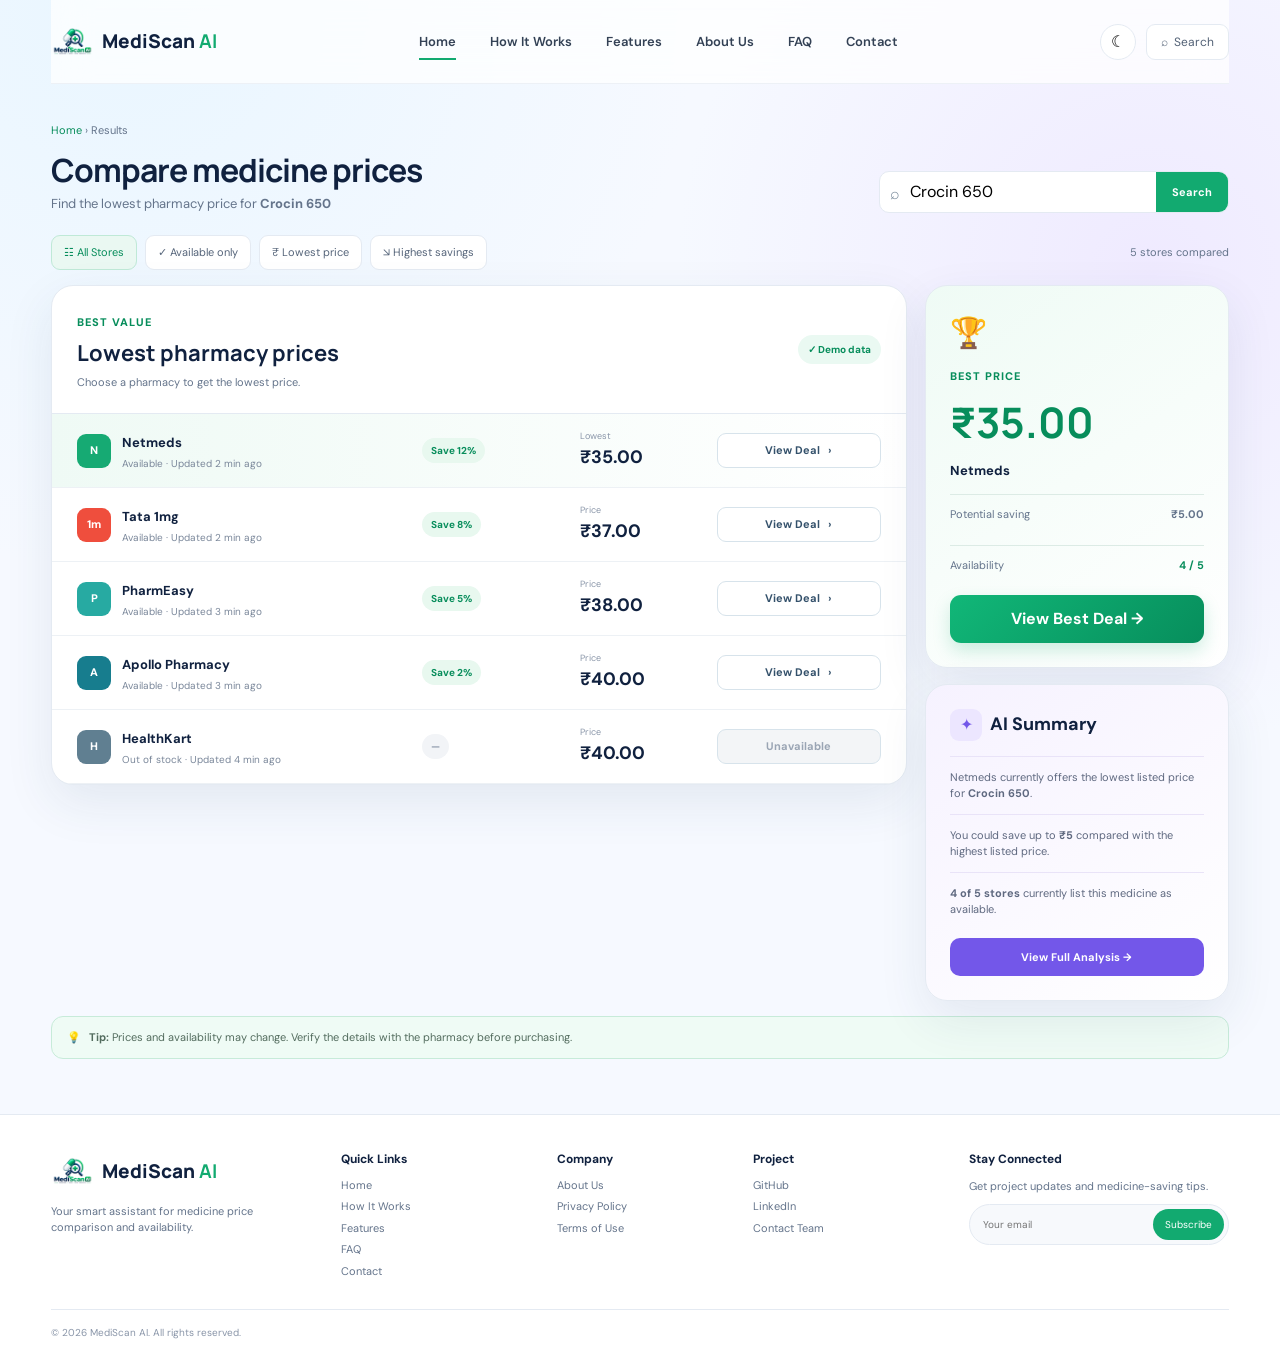
==== frontend/results.html @ 36f1eb10 "Add new frontend" ====
<!DOCTYPE html>
<html lang="en">
<head>
    <meta charset="UTF-8">
    <meta name="viewport" content="width=device-width, initial-scale=1.0">
    <title>MediScan AI — Compare Prices</title>
    <link rel="stylesheet" href="style.css">
</head>
<body>
    <div class="site-shell">
        <header class="navbar container">
            <a class="brand" href="index.html">
                <img src="assets/mediscan-logo.png" alt="MediScan AI">
                <span>MediScan <b>AI</b></span>
            </a>

            <nav class="nav-links" aria-label="Primary navigation">
            <a class="active" href="index.html">Home</a>
            <a class="" href="how-it-works.html">How It Works</a>
            <a class="" href="features.html">Features</a>
            <a class="" href="about.html">About Us</a>
            <a class="" href="faq.html">FAQ</a>
            <a class="" href="contact.html">Contact</a>
            </nav>

            <div class="nav-actions">
                <button class="icon-btn" id="theme-toggle" type="button" aria-label="Toggle dark mode">☾</button>
                <a class="nav-search" href="index.html#search" aria-label="Search medicine">⌕ <span>Search</span></a>
            </div>
        </header>

        <main>
            <section class="container results-page">
                <div class="results-toolbar">
                    <div>
                        <p class="breadcrumb"><a href="index.html">Home</a> › Results</p>
                        <h1>Compare medicine prices</h1>
                        <p class="result-subtitle">Find the lowest pharmacy price for <strong id="medicine-name">Crocin 650</strong></p>
                    </div>

                    <form class="small-search" id="result-search">
                        <span>⌕</span>
                        <input id="result-input" type="search" placeholder="Search another medicine" autocomplete="off" required>
                        <button type="submit">Search</button>
                    </form>
                </div>

                <div class="filter-bar">
                    <button class="filter-btn active" type="button" data-filter="all">☷ All Stores</button>
                    <button class="filter-btn" type="button" data-filter="available">✓ Available only</button>
                    <button class="filter-btn" type="button" data-filter="lowest">₹ Lowest price</button>
                    <button class="filter-btn" type="button" data-filter="savings">↘ Highest savings</button>
                    <span class="result-count" id="result-count">5 stores compared</span>
                </div>

                <section class="results-layout">
                    <div class="results-main">
                        <div class="lowest-card">
                            <div class="lowest-header">
                                <div><span class="section-kicker">BEST VALUE</span><h2>Lowest pharmacy prices</h2><p>Choose a pharmacy to get the lowest price.</p></div>
                                <span class="verified" id="data-status">✓ Demo data</span>
                            </div>

                            <div class="pharmacy-list" id="pharmacy-list">
                                <article class="pharmacy-row featured" data-store="Netmeds" data-price="35" data-available="true" data-savings="12">
                                    <div class="store"><span class="store-logo netmeds">N</span><div><strong>Netmeds</strong><small>Available · Updated 2 min ago</small></div></div>
                                    <span class="save-badge">Save 12%</span>
                                    <div class="price-block"><small>Lowest</small><strong>₹35.00</strong></div>
                                    <button class="buy-btn deal-action" type="button" data-store="Netmeds">View Deal <span>›</span></button>
                                </article>
                                <article class="pharmacy-row" data-store="Tata 1mg" data-price="37" data-available="true" data-savings="8">
                                    <div class="store"><span class="store-logo tata">1m</span><div><strong>Tata 1mg</strong><small>Available · Updated 2 min ago</small></div></div>
                                    <span class="save-badge">Save 8%</span>
                                    <div class="price-block"><small>Price</small><strong>₹37.00</strong></div>
                                    <button class="buy-btn deal-action" type="button" data-store="Tata 1mg">View Deal <span>›</span></button>
                                </article>
                                <article class="pharmacy-row" data-store="PharmEasy" data-price="38" data-available="true" data-savings="5">
                                    <div class="store"><span class="store-logo pharm">P</span><div><strong>PharmEasy</strong><small>Available · Updated 3 min ago</small></div></div>
                                    <span class="save-badge">Save 5%</span>
                                    <div class="price-block"><small>Price</small><strong>₹38.00</strong></div>
                                    <button class="buy-btn deal-action" type="button" data-store="PharmEasy">View Deal <span>›</span></button>
                                </article>
                                <article class="pharmacy-row" data-store="Apollo Pharmacy" data-price="40" data-available="true" data-savings="2">
                                    <div class="store"><span class="store-logo apollo">A</span><div><strong>Apollo Pharmacy</strong><small>Available · Updated 3 min ago</small></div></div>
                                    <span class="save-badge">Save 2%</span>
                                    <div class="price-block"><small>Price</small><strong>₹40.00</strong></div>
                                    <button class="buy-btn deal-action" type="button" data-store="Apollo Pharmacy">View Deal <span>›</span></button>
                                </article>
                                <article class="pharmacy-row" data-store="HealthKart" data-price="40" data-available="false" data-savings="0">
                                    <div class="store"><span class="store-logo health">H</span><div><strong>HealthKart</strong><small>Out of stock · Updated 4 min ago</small></div></div>
                                    <span class="save-badge muted">—</span>
                                    <div class="price-block"><small>Price</small><strong>₹40.00</strong></div>
                                    <button class="buy-btn disabled" type="button" disabled>Unavailable</button>
                                </article>
                            </div>
                        </div>
                    </div>

                    <aside class="results-side">
                        <div class="best-summary">
                            <span class="trophy">🏆</span>
                            <span class="section-kicker">BEST PRICE</span>
                            <h2 id="best-price">₹35.00</h2>
                            <strong id="best-pharmacy">Netmeds</strong>
                            <div class="summary-line"><span>Potential saving</span><b id="best-saving">₹5.00</b></div>
                            <div class="summary-line"><span>Availability</span><b class="green-text" id="best-availability">4 / 5</b></div>
                            <button class="primary-btn full deal-action" type="button" data-store="Netmeds">View Best Deal →</button>
                        </div>

                        <div class="ai-card">
                            <div class="ai-title"><span>✦</span><h2>AI Summary</h2></div>
                            <p id="ai-summary-text">Netmeds currently offers the lowest listed price for <strong id="ai-medicine">Crocin 650</strong>.</p>
                            <p id="ai-saving-text">You could save up to <strong>₹5</strong> compared with the highest listed price.</p>
                            <p id="ai-availability-text"><strong>4 of 5 stores</strong> currently list this medicine as available.</p>
                            <button class="analysis-btn" type="button" id="analysis-btn">View Full Analysis →</button>
                        </div>
                    </aside>
                </section>

                <div class="price-tip">💡 <span><strong>Tip:</strong> Prices and availability may change. Verify the details with the pharmacy before purchasing.</span></div>
            </section>
        </main>

        <footer class="footer">
            <div class="container footer-grid">
                <div>
                    <a class="brand" href="index.html">
                        <img src="assets/mediscan-logo.png" alt="MediScan AI">
                        <span>MediScan <b>AI</b></span>
                    </a>
                    <p>Your smart assistant for medicine price comparison and availability.</p>
                </div>

                <div>
                    <h4>Quick Links</h4>
                    <a href="index.html">Home</a>
                    <a href="how-it-works.html">How It Works</a>
                    <a href="features.html">Features</a>
                    <a href="faq.html">FAQ</a>
                    <a href="contact.html">Contact</a>
                </div>

                <div>
                    <h4>Company</h4>
                    <a href="about.html">About Us</a>
                    <a href="privacy.html">Privacy Policy</a>
                    <a href="terms.html">Terms of Use</a>
                </div>

                <div>
                    <h4>Project</h4>
                    <a href="contact.html">GitHub</a>
                    <a href="contact.html">LinkedIn</a>
                    <a href="contact.html">Contact Team</a>
                </div>

                <div>
                    <h4>Stay Connected</h4>
                    <p>Get project updates and medicine-saving tips.</p>
                    <form class="subscribe">
                        <input type="email" placeholder="Your email" aria-label="Your email">
                        <button type="submit">Subscribe</button>
                    </form>
                </div>
            </div>

            <div class="container copyright">
                © 2026 MediScan AI. All rights reserved.
            </div>
        </footer>
    </div>

    <script src="api.js"></script>
    <script src="script.js"></script>
</body>
</html>
---- frontend/style.css ----
/* ==========================================================================
MediScan UI styles
========================================================================== */

/* Fonts */

@import url('https://fonts.googleapis.com/css2?family=DM Sans:wght@400;500;600;700&family=Manrope:wght@600;700;800&display=swap');

/* ==========================================================================
   Design tokens and reset
   ========================================================================== */
:root {
    --bg:#f6f9ff;
    --surface:#fff;
    --surface2:#eef7f5;
    --text:#10213f;
    --muted:#64748b;
    --green:#12aa70;
    --green2:#078d5b;
    --blue:#3185ea;
    --orange:#f3a321;
    --purple:#7357e9;
    --border:#e4eaf2;
    --shadow:0 18px 50px rgba(37,61,95,.09);
    --radius:22px;
}

* {
    box-sizing:border-box;
    margin:0;
    padding:0;
}

html {
    scroll-behavior:smooth;
}

body {
    font-family:"DM Sans",Arial,sans-serif;
    background:radial-gradient(circle at 10% 0,#e9f6ff,transparent 32%),radial-gradient(circle at 90% 20%,#efeaff,transparent 30%),var(--bg);
    color:var(--text);
    line-height:1.5;
}

a {
    text-decoration:none;
    color:inherit;
}

button,input {
    font:inherit;
}

button {
    cursor:pointer;
}

.site-shell {
    min-height:100vh;
    overflow:hidden;
}

.container {
    width:min(92%,1320px);
    margin:auto;
}

/* ==========================================================================
Navigation
========================================================================== */

.navbar {
    height:84px;
    display:flex;
    align-items:center;
    gap:35px;
    border-bottom:1px solid #edf1f6;
    background:rgba(255,255,255,.72);
    -webkit-backdrop-filter:blur(18px);
    backdrop-filter:blur(18px);
}

.brand {
    display:flex;
    align-items:center;
    gap:8px;
    font-family:Manrope,sans-serif;
    font-size:19px;
    font-weight:800;
    white-space:nowrap;
}

.brand img {
    width:43px;
    height:43px;
    object-fit:contain;
}

.brand b {
    color:var(--green);
}

.nav-links {
    display:flex;
    justify-content:center;
    gap:34px;
    flex:1;
}

.nav-links a {
    font-size:13px;
    font-weight:600;
    color:#334155;
    position:relative;
}

.nav-links a:after {
    content:"";
    position:absolute;
    bottom:-9px;
    left:0;
    width:0;
    height:2px;
    background:var(--green);
    transition:.2s;
}

.nav-links a:hover:after,.nav-links a.active:after {
    width:100%;
}

.nav-actions {
    display:flex;
    align-items:center;
    gap:10px;
}

.icon-btn {
    width:36px;
    height:36px;
    border:1px solid var(--border);
    background:#fff;
    border-radius:50%;
}

.nav-search {
    display:flex;
    gap:6px;
    align-items:center;
    border:1px solid var(--border);
    background:#fff;
    padding:8px 14px;
    border-radius:9px;
    font-size:12px;
    color:#526175;
}

/* ==========================================================================
Hero and search
========================================================================== */

.hero {
    min-height:600px;
    display:grid;
    grid-template-columns:1fr 1fr;
    align-items:center;
    gap:35px;
    padding-top:25px;
}

.hero-content {
    padding:25px 0;
}

.eyebrow,.section-kicker {
    font-size:11px;
    font-weight:800;
    letter-spacing:1px;
    color:var(--green2);
    text-transform:uppercase;
}

.eyebrow {
    display:inline-block;
    background:#e7f8f1;
    border:1px solid #cbeedf;
    border-radius:999px;
    padding:8px 13px;
    letter-spacing:.2px;
    text-transform:none;
}

.hero h1 {
    font-family:Manrope,sans-serif;
    font-size:clamp(45px,5.2vw,70px);
    line-height:1.04;
    letter-spacing:-2.5px;
    margin:20px 0 20px;
    max-width:690px;
}

.hero h1 span,.inner-hero h1 span,.faq-hero h1 span,.contact-hero h1 span {
    color:var(--green);
}

.hero-content>p {
    font-size:17px;
    color:var(--muted);
    max-width:590px;
    margin-bottom:27px;
}

.hero-search {
    width:min(100%,650px);
    height:60px;
    border:1px solid #dbe5ee;
    background:#fff;
    box-shadow:0 12px 30px rgba(26,55,86,.09);
    border-radius:16px;
    display:flex;
    align-items:center;
    padding:5px 6px 5px 17px;
    gap:10px;
}

.hero-search>span {
    font-size:22px;
    color:#789;
}

.hero-search input {
    flex:1;
    border:0;
    outline:0;
    color:var(--text);
    background:transparent;
    font-size:14px;
}

.hero-search button,.primary-btn {
    border:0;
    background:linear-gradient(135deg,#11b778,#078e5c);
    color:#fff;
    border-radius:11px;
    padding:12px 20px;
    font-weight:700;
    box-shadow:0 8px 18px rgba(18,170,112,.2);
}

.hero-search button:hover,.primary-btn:hover {
    transform:translateY(-2px);
}

.popular-row {
    display:flex;
    align-items:center;
    flex-wrap:wrap;
    gap:8px;
    margin-top:14px;
    font-size:12px;
    color:var(--muted);
}

.search-chip {
    border:1px solid #d4e5ef;
    background:#fff;
    color:var(--green2);
    border-radius:999px;
    padding:6px 12px;
    font-size:11px;
    font-weight:700;
}

.search-chip:hover {
    border-color:#8edabd;
    transform:translateY(-1px);
}

.hero-visual {
    position:relative;
    min-height:500px;
    display:grid;
    place-items:center;
}

.medicine-orb {
    width:min(90%,540px);
    height:450px;
    border-radius:50%;
    background:radial-gradient(circle,#e1fbf1 0,#e5f2ff 48%,transparent 70%);
    display:grid;
    place-items:center;
}

.medicine-orb img {
    width:100%;
    max-height:440px;
    object-fit:contain;
    filter:drop-shadow(0 20px 25px rgba(20,60,80,.12));
    animation:float 5s ease-in-out infinite;
}

@keyframes float {
50% {
    transform:translateY(-8px);
}

}

.floating-price {
    position:absolute;
    background:#fff;
    border:1px solid #e4ebf2;
    border-radius:14px;
    padding:10px 14px;
    box-shadow:var(--shadow);
    display:grid;
    grid-template-columns:auto 1fr;
    column-gap:8px;
    z-index:2;
}

.floating-price span {
    grid-row:span 2;
    font-size:22px;
}

.floating-price small {
    font-size:9px;
    color:var(--muted);
}

.floating-price strong {
    font-size:18px;
    color:var(--green2);
}

.float-one {
    left:4%;
    top:22%;
}

.float-two {
    right:0;
    top:31%;
}

.floating-pill {
    position:absolute;
    background:#fff;
    border:1px solid #e8edf3;
    border-radius:14px;
    width:45px;
    height:45px;
    display:grid;
    place-items:center;
    box-shadow:var(--shadow);
    font-weight:800;
}

.pill-one {
    left:12%;
    bottom:22%;
}

.pill-two {
    right:11%;
    top:14%;
    color:var(--green);
}

.pill-three {
    right:8%;
    bottom:19%;
    color:var(--green);
    font-size:20px;
}

/* ==========================================================================
Comparison and feature sections
========================================================================== */

.section-heading {
    display:flex;
    align-items:end;
    justify-content:space-between;
    margin-bottom:16px;
}

.section-heading h2 {
    font-family:Manrope;
    font-size:28px;
    margin-top:5px;
}

.section-heading p {
    font-size:13px;
    color:var(--muted);
}

.text-link {
    font-size:12px;
    color:var(--green2);
    font-weight:700;
}

.comparison-preview {
    padding:20px 0 50px;
}

.pharmacy-preview {
    background:#fff;
    border:1px solid var(--border);
    border-radius:22px;
    box-shadow:var(--shadow);
    overflow:hidden;
}

.preview-title {
    display:flex;
    align-items:center;
    justify-content:space-between;
    padding:22px 25px;
    border-bottom:1px solid var(--border);
}

.preview-title h3 {
    font-size:20px;
}

.preview-title p {
    font-size:11px;
    color:var(--muted);
}

.live-dot {
    font-size:11px;
    color:var(--green2);
    font-weight:700;
}

.price-list {
    display:flex;
    flex-direction:column;
}

.price-row {
    display:grid;
    grid-template-columns:1.7fr .7fr .55fr .7fr;
    align-items:center;
    gap:20px;
    padding:15px 25px;
    border-bottom:1px solid #edf1f4;
    transition:.2s;
}

.price-row:hover {
    background:#f8fcfb;
}

.price-row.best {
    background:linear-gradient(90deg,#f1fcf7,#fff);
}

.store {
    display:flex;
    align-items:center;
    gap:11px;
}

.store strong {
    font-size:13px;
}

.store small {
    display:block;
    color:#7a879a;
    font-size:10px;
    margin-top:2px;
}

.store-logo {
    width:34px;
    height:34px;
    border-radius:9px;
    display:grid;
    place-items:center;
    color:#fff;
    font-weight:800;
    font-size:11px;
}

.netmeds {
    background:#16aa73;
}

.tata {
    background:#ef4e3d;
}

.pharm {
    background:#27aaa2;
}

.apollo {
    background:#177d8e;
}

.health {
    background:#607f91;
}

.save,.save-badge {
    font-size:10px;
    color:var(--green2);
    font-weight:700;
}

.row-price {
    font-size:17px;
}

.buy-btn {
    border:1px solid #d7e3eb;
    background:#fff;
    color:#34516b;
    border-radius:9px;
    padding:8px 12px;
    font-size:11px;
    font-weight:700;
    display:inline-flex;
    align-items:center;
    justify-content:center;
    gap:8px;
}

.buy-btn:hover {
    background:#effaf5;
    border-color:#9edec5;
    color:var(--green2);
}

.feature-strip {
    display:grid;
    grid-template-columns:repeat(4,1fr);
    gap:15px;
    padding:5px 0 50px;
}

.feature-strip article {
    background:#fff;
    border:1px solid var(--border);
    border-radius:18px;
    padding:20px;
    display:flex;
    gap:13px;
    box-shadow:0 10px 28px rgba(30,55,85,.06);
    transition:.2s;
}

.feature-strip article:hover {
    transform:translateY(-4px);
    box-shadow:var(--shadow);
}

.feature-strip h3 {
    font-size:14px;
}

.feature-strip p {
    font-size:11px;
    color:var(--muted);
    margin-top:4px;
}

.feature-symbol {
    width:42px;
    height:42px;
    flex:0 0 42px;
    border-radius:12px;
    display:grid;
    place-items:center;
    font-weight:900;
    font-size:21px;
}

.green {
    background:#e2f8ed;
    color:#0b9d66;
}

.blue {
    background:#e5f1ff;
    color:#2578db;
}

.orange {
    background:#fff1db;
    color:#db870b;
}

.purple {
    background:#eeeaff;
    color:#7252e5;
}

.trust-section {
    margin-bottom:60px;
    background:linear-gradient(115deg,#0ba96d,#237ee9 60%,#7452e7);
    color:#fff;
    border-radius:25px;
    padding:32px 38px;
    display:grid;
    grid-template-columns:1.2fr .8fr;
    gap:35px;
    align-items:center;
}

.trust-section .section-kicker {
    color:#caffea;
}

.trust-section h2 {
    font-family:Manrope;
    font-size:27px;
    margin:7px 0;
}

.trust-section p {
    font-size:13px;
    opacity:.9;
    max-width:680px;
}

.trust-points {
    display:grid;
    grid-template-columns:1fr 1fr;
    gap:11px;
}

.trust-points span {
    background:rgba(255,255,255,.12);
    border:1px solid rgba(255,255,255,.18);
    border-radius:10px;
    padding:10px;
    font-size:11px;
}

.footer {
    background:#fff;
    border-top:1px solid var(--border);
    padding:35px 0 18px;
}

.footer-grid {
    display:grid;
    grid-template-columns:1.4fr 1fr .9fr 1fr 1.4fr;
    gap:30px;
}

.footer-grid>div>p {
    color:var(--muted);
    font-size:11px;
    margin-top:10px;
    max-width:240px;
}

.footer-grid h4 {
    font-size:12px;
    margin-bottom:9px;
}

.footer-grid>div>a:not(.brand) {
    display:block;
    font-size:11px;
    color:var(--muted);
    margin:5px 0;
}

.subscribe {
    display:flex;
    border:1px solid var(--border);
    background:#f7f9fc;
    border-radius:999px;
    padding:4px;
    margin-top:10px;
}

.subscribe input {
    border:0;
    outline:0;
    background:transparent;
    min-width:0;
    flex:1;
    padding-left:9px;
    font-size:10px;
}

.subscribe button {
    border:0;
    border-radius:999px;
    background:var(--green);
    color:#fff;
    font-size:10px;
    padding:8px 12px;
}

.copyright {
    font-size:10px;
    color:#8995a8;
    border-top:1px solid var(--border);
    margin-top:25px;
    padding-top:15px;
}

/* ==========================================================================
Results page
========================================================================== */

.results-page {
    padding:38px 0 55px;
}

.results-toolbar {
    display:flex;
    align-items:end;
    justify-content:space-between;
    gap:30px;
    margin-bottom:22px;
}

.breadcrumb {
    font-size:11px;
    color:var(--muted);
    margin-bottom:7px;
}

.breadcrumb a {
    color:var(--green2);
}

.results-toolbar h1 {
    font-family:Manrope;
    font-size:32px;
    letter-spacing:-1px;
}

.result-subtitle {
    font-size:13px;
    color:var(--muted);
}

.small-search {
    display:flex;
    height:42px;
    border:1px solid var(--border);
    border-radius:10px;
    background:#fff;
    overflow:hidden;
    width:350px;
}

.small-search span {
    padding:10px;
    color:#789;
}

.small-search input {
    border:0;
    outline:0;
    flex:1;
    min-width:0;
}

.small-search button {
    border:0;
    background:var(--green);
    color:#fff;
    padding:0 16px;
    font-size:11px;
    font-weight:700;
}

.filter-bar {
    display:flex;
    align-items:center;
    gap:8px;
    margin-bottom:15px;
}

.filter-btn {
    border:1px solid var(--border);
    background:#fff;
    border-radius:9px;
    padding:8px 12px;
    font-size:11px;
    color:#56657a;
}

.filter-btn.active {
    background:#eaf8f2;
    color:var(--green2);
    border-color:#bfe9d7;
}

.result-count {
    margin-left:auto;
    font-size:11px;
    color:var(--muted);
}

.results-layout {
    display:grid;
    grid-template-columns:1.55fr .55fr;
    gap:18px;
}

.lowest-card {
    background:#fff;
    border:1px solid var(--border);
    border-radius:22px;
    box-shadow:var(--shadow);
    overflow:hidden;
}

.lowest-header {
    padding:23px 25px;
    border-bottom:1px solid var(--border);
    display:flex;
    justify-content:space-between;
    align-items:center;
}

.lowest-header h2 {
    font-family:Manrope;
    font-size:22px;
    margin:4px 0;
}

.lowest-header p {
    font-size:11px;
    color:var(--muted);
}

.verified {
    font-size:10px;
    color:var(--green2);
    background:#eaf9f2;
    border-radius:999px;
    padding:7px 10px;
    font-weight:700;
}

.pharmacy-row {
    display:grid;
    grid-template-columns:1.5fr .65fr .55fr .75fr;
    align-items:center;
    gap:16px;
    padding:16px 25px;
    border-bottom:1px solid #edf1f5;
    transition:.2s;
}

.pharmacy-row:hover {
    background:#f9fcfb;
}

.pharmacy-row.featured {
    background:linear-gradient(90deg,#effaf5,#fff);
}

.price-block small {
    display:block;
    font-size:9px;
    color:#8995a8;
}

.price-block strong {
    font-size:18px;
}

.save-badge {
    background:#e8f8ef;
    border-radius:999px;
    padding:5px 9px;
    width:max-content;
}

.save-badge.muted {
    background:#f2f4f7;
    color:#8995a8;
}

.disabled {
    color:#9aa5b4!important;
    background:#f3f5f7!important;
}

.results-side {
    display:flex;
    flex-direction:column;
    gap:16px;
}

.best-summary,.ai-card {
    background:#fff;
    border:1px solid var(--border);
    border-radius:22px;
    padding:24px;
    box-shadow:var(--shadow);
}

.best-summary {
    background:linear-gradient(145deg,#effbf5,#fff);
}

.trophy {
    font-size:30px;
    display:block;
    margin-bottom:8px;
}

.best-summary h2 {
    font-family:Manrope;
    font-size:42px;
    color:var(--green2);
    margin:4px 0;
}

.best-summary>strong {
    font-size:13px;
}

.summary-line {
    display:flex;
    justify-content:space-between;
    border-top:1px solid #dcebe5;
    padding:11px 0;
    margin-top:12px;
    font-size:11px;
    color:var(--muted);
}

.green-text {
    color:var(--green2);
}

.full {
    width:100%;
    margin-top:10px;
}

.ai-card {
    background:linear-gradient(145deg,#f6f2ff,#fff);
}

.ai-title {
    display:flex;
    align-items:center;
    gap:8px;
    margin-bottom:15px;
}

.ai-title span {
    width:32px;
    height:32px;
    border-radius:9px;
    background:#ece6ff;
    color:var(--purple);
    display:grid;
    place-items:center;
}

.ai-title h2 {
    font-size:18px;
}

.ai-card p {
    font-size:11px;
    color:#5f6980;
    padding:12px 0;
    border-top:1px solid #e9e3f8;
}

.analysis-btn {
    width:100%;
    border:0;
    background:var(--purple);
    color:#fff;
    padding:11px;
    border-radius:10px;
    font-size:11px;
    font-weight:700;
    margin-top:8px;
}

.price-tip {
    display:flex;
    align-items:center;
    gap:8px;
    margin-top:15px;
    padding:12px 15px;
    background:#effbf5;
    border:1px solid #c7ebd9;
    border-radius:12px;
    font-size:11px;
    color:#536c5e;
}

/* ==========================================================================
Inner pages
========================================================================== */

.inner-page {
    padding:55px 0;
}

.inner-hero {
    display:grid;
    grid-template-columns:1fr .75fr;
    align-items:center;
    gap:50px;
    margin-bottom:60px;
}

.inner-hero h1,.contact-hero h1,.faq-hero h1 {
    font-family:Manrope;
    font-size:clamp(38px,4.5vw,58px);
    line-height:1.05;
    margin:10px 0 17px;
    letter-spacing:-1.8px;
}

.inner-hero p,.contact-hero p {
    font-size:15px;
    color:var(--muted);
    max-width:650px;
}

.inner-hero img {
    width:100%;
    max-width:500px;
    justify-self:center;
}

.how-section {
    padding:15px 0 45px;
}

.how-section h2 {
    font-family:Manrope;
    font-size:30px;
    margin:6px 0 22px;
}

.steps-grid {
    display:grid;
    grid-template-columns:repeat(4,1fr);
    gap:16px;
}

.steps-grid article {
    background:#fff;
    border:1px solid var(--border);
    border-radius:18px;
    padding:23px;
    box-shadow:var(--shadow);
}

.steps-grid b {
    color:var(--green);
    font-size:12px;
}

.steps-grid h3 {
    margin:13px 0 5px;
}

.steps-grid p {
    font-size:11px;
    color:var(--muted);
}

.about-banner {
    background:linear-gradient(110deg,#e9f9f3,#edf4ff);
    border:1px solid #dcece9;
    border-radius:22px;
    padding:30px;
    margin-bottom:40px;
}

.about-banner h2 {
    font-family:Manrope;
    font-size:24px;
}

.about-banner p {
    font-size:12px;
    color:var(--muted);
    margin-top:6px;
}

.faq-hero {
    text-align:center;
    margin-bottom:35px;
}

.faq-hero p {
    color:var(--muted);
    font-size:14px;
}

.faq-grid {
    display:grid;
    grid-template-columns:1.2fr .8fr;
    gap:50px;
    align-items:start;
}

.faq-grid details {
    background:#fff;
    border:1px solid var(--border);
    border-radius:14px;
    padding:18px 20px;
    margin-bottom:12px;
    box-shadow:0 7px 20px rgba(30,55,85,.05);
}

.faq-grid summary {
    cursor:pointer;
    font-size:13px;
    font-weight:700;
    list-style:none;
}

.faq-grid summary:after {
    content:" ";
    float:right;
    color:var(--green);
    font-size:18px;
}

.faq-grid details[open] summary:after {
    content:"−";
}

.faq-grid p {
    font-size:12px;
    color:var(--muted);
    padding-top:12px;
    line-height:1.6;
}

.faq-grid img {
    width:100%;
    max-width:460px;
    justify-self:center;
}

.contact-hero {
    text-align:center;
    margin-bottom:35px;
}

.contact-hero p {
    margin:auto;
}

.contact-grid {
    display:grid;
    grid-template-columns:1fr 1fr;
    gap:16px;
    margin-bottom:50px;
}

.contact-card {
    background:#fff;
    border:1px solid var(--border);
    border-radius:18px;
    padding:22px;
    display:flex;
    align-items:center;
    gap:15px;
    box-shadow:var(--shadow);
    transition:.2s;
}

.contact-card:hover {
    transform:translateY(-4px);
}

.contact-card>span {
    width:45px;
    height:45px;
    border-radius:13px;
    background:#eaf8f2;
    color:var(--green2);
    display:grid;
    place-items:center;
    font-size:22px;
}

.contact-card small {
    display:block;
    color:var(--muted);
    font-size:10px;
}

.contact-card strong {
    display:block;
    margin-top:3px;
    font-size:13px;
}

/* ==========================================================================
Dark mode
========================================================================== */

body.dark {
    --bg:#08111d;
    --surface:#111c2b;
    --text:#edf5ff;
    --muted:#aab8cb;
    --border:#27364a;
    background:#08111d;
}

.dark .navbar,.dark .footer,.dark .pharmacy-preview,.dark .feature-strip article,.dark .lowest-card,.dark .best-summary,.dark .ai-card,.dark .faq-grid details,.dark .contact-card,.dark .steps-grid article {
    background:#111c2b;
    border-color:#27364a;
}

.dark .nav-links a,.dark .nav-search,.dark .icon-btn {
    color:#e9f1fb;
}

.dark .nav-search,.dark .icon-btn,.dark .small-search,.dark .filter-btn,.dark .hero-search,.dark .price-row,.dark .pharmacy-row {
    background:#162337;
    border-color:#2a3a50;
}

.dark .hero-search input,.dark .small-search input {
    color:#fff;
}

.dark .preview-title,.dark .lowest-header {
    border-color:#27364a;
}

.dark .price-row:hover,.dark .pharmacy-row:hover {
    background:#162536;
}

.dark .footer-grid>div>a:not(.brand) {
    color:#aab8cb;
}

/* ==========================================================================
Responsive layout
========================================================================== */

@media(max-width:1000px) {
.nav-links {
    gap:18px;
}

.hero,.inner-hero {
    grid-template-columns:1fr;
    text-align:center;
}

.hero-content>p,.hero-search {
    margin-left:auto;
    margin-right:auto;
}

.popular-row {
    justify-content:center;
}

.hero-visual {
    min-height:420px;
}

.feature-strip,.steps-grid {
    grid-template-columns:1fr 1fr;
}

.trust-section {
    grid-template-columns:1fr;
}

.results-layout {
    grid-template-columns:1fr;
}

.results-side {
    display:grid;
    grid-template-columns:1fr 1fr;
}

.footer-grid {
    grid-template-columns:repeat(3,1fr);
}

}

@media(max-width:720px) {
.navbar {
    height:auto;
    min-height:75px;
    flex-wrap:wrap;
    padding:12px 0;
}

.nav-links {
    order:3;
    width:100%;
    justify-content:space-between;
}

.nav-links a {
    font-size:11px;
}

.nav-search span {
    display:none;
}

.hero h1 {
    font-size:43px;
}

.hero-visual {
    min-height:350px;
}

.medicine-orb {
    height:340px;
}

.floating-price {
    transform:scale(.82);
}

.price-row,.pharmacy-row {
    grid-template-columns:1fr .5fr .5fr;
}

.price-row .buy-btn,.pharmacy-row .buy-btn {
    grid-column:3;
}

.save {
    display:none;
}

.results-toolbar {
    align-items:stretch;
    flex-direction:column;
}

.small-search {
    width:100%;
}

.filter-bar {
    overflow:auto;
    white-space:nowrap;
}

.result-count {
    display:none;
}

.results-side {
    grid-template-columns:1fr;
}

.contact-grid,.faq-grid {
    grid-template-columns:1fr;
}

.footer-grid {
    grid-template-columns:1fr 1fr;
}

.trust-points {
    grid-template-columns:1fr;
}

}

@media(max-width:480px) {
.container {
    width:92%;
}

.nav-links {
    gap:9px;
}

.nav-links a:nth-child(2) {
    display:none;
}

.hero h1 {
    font-size:36px;
}

.hero-content>p {
    font-size:14px;
}

.hero-search {
    height:55px;
}

.hero-search button {
    padding:10px 12px;
}

.feature-strip,.steps-grid {
    grid-template-columns:1fr;
}

.price-row,.pharmacy-row {
    grid-template-columns:1fr 1fr;
}

.price-row .buy-btn,.pharmacy-row .buy-btn {
    grid-column:1/3;
}

.floating-price {
    display:none;
}

.trust-section {
    padding:25px;
}

.footer-grid {
    grid-template-columns:1fr;
}

.results-toolbar h1 {
    font-size:26px;
}

}


/* ==========================================================================
   MediScan additions: navigation, page helpers, dark-mode readability
   ========================================================================== */

.nav-links a {
    white-space: nowrap;
}

.legal-page {
    padding: 55px 0 70px;
}

.legal-card {
    max-width: 900px;
    margin: 0 auto;
    background: var(--surface);
    border: 1px solid var(--border);
    border-radius: var(--radius);
    padding: 32px;
    box-shadow: var(--shadow);
}

.legal-card h1,
.legal-card h2 {
    font-family: Manrope, sans-serif;
}

.legal-card h1 {
    font-size: clamp(36px, 4vw, 54px);
    margin: 10px 0 14px;
}

.legal-card h2 {
    font-size: 22px;
    margin: 28px 0 8px;
}

.legal-card p,
.legal-card li {
    color: var(--muted);
    font-size: 13px;
}

.legal-card ul {
    padding-left: 20px;
    margin-top: 8px;
}

.features-grid {
    display: grid;
    grid-template-columns: repeat(2, 1fr);
    gap: 16px;
    margin-top: 25px;
}

.feature-card {
    background: var(--surface);
    border: 1px solid var(--border);
    border-radius: 18px;
    padding: 24px;
    box-shadow: var(--shadow);
    transition: transform .2s ease, box-shadow .2s ease;
}

.feature-card:hover {
    transform: translateY(-4px);
    box-shadow: var(--shadow);
}

.feature-card h3 {
    margin: 12px 0 6px;
    font-size: 16px;
}

.feature-card p {
    color: var(--muted);
    font-size: 12px;
}

.feature-icon {
    width: 44px;
    height: 44px;
    border-radius: 12px;
    display: grid;
    place-items: center;
    font-weight: 900;
    font-size: 20px;
    background: #eaf8f2;
    color: var(--green2);
}

.dark .feature-card,
.dark .legal-card,
.dark .feature-strip article {
    background: var(--surface);
    border-color: var(--border);
}

.dark .navbar {
    border-bottom-color: var(--border);
}

.dark .nav-links a {
    color: #dce7f5;
}

.dark .hero-search input,
.dark .small-search input,
.dark .subscribe input {
    color: var(--text);
}

.dark .hero-search input::placeholder,
.dark .small-search input::placeholder,
.dark .subscribe input::placeholder {
    color: #7f90a5;
}

.dark .price-row,
.dark .pharmacy-row {
    color: var(--text);
}

.dark .price-row.best,
.dark .pharmacy-row.featured {
    background: #13263a;
}

.dark .store strong,
.dark .row-price,
.dark .price-block strong,
.dark .best-summary h2,
.dark .best-summary > strong,
.dark .ai-card strong {
    color: #f6fbff;
}

.dark .store small,
.dark .price-block small,
.dark .ai-card p,
.dark .result-subtitle,
.dark .breadcrumb,
.dark .faq-hero p,
.dark .contact-hero p,
.dark .inner-hero p {
    color: #aab8cb;
}

.dark .save,
.dark .save-badge,
.dark .green-text,
.dark .text-link,
.dark .section-kicker,
.dark .eyebrow {
    color: #55dca3;
}

.dark .save-badge {
    background: #173b2f;
}

.dark .save-badge.muted,
.dark .disabled {
    background: #1d2938 !important;
    color: #8795a7 !important;
}

.dark .buy-btn {
    background: #152337;
    border-color: #34465e;
    color: #d8e7f7;
}

.dark .buy-btn:hover {
    background: #1d3a31;
    color: #66e4ac;
    border-color: #3c8565;
}

.dark .best-summary {
    background: linear-gradient(145deg, #122c27, #111c2b);
}

.dark .ai-card {
    background: linear-gradient(145deg, #1d1831, #111c2b);
}

.dark .price-tip {
    background: #112820;
    border-color: #2b624b;
    color: #c1d6ce;
}

.dark .filter-btn.active {
    background: #16382d;
    border-color: #2d7155;
    color: #63dda7;
}

.dark .contact-card > span,
.dark .feature-icon {
    background: #15382d;
    color: #61dda6;
}

.dark .about-banner {
    background: linear-gradient(110deg, #143328, #152536);
    border-color: #285444;
}

.dark .about-banner p {
    color: #adc0d1;
}

.dark .subscribe {
    background: #152337;
    border-color: #33445c;
}

@media (max-width: 1000px) {
    .features-grid {
        grid-template-columns: 1fr 1fr;
    }
}

@media (max-width: 720px) {
    .features-grid {
        grid-template-columns: 1fr;
    }
}
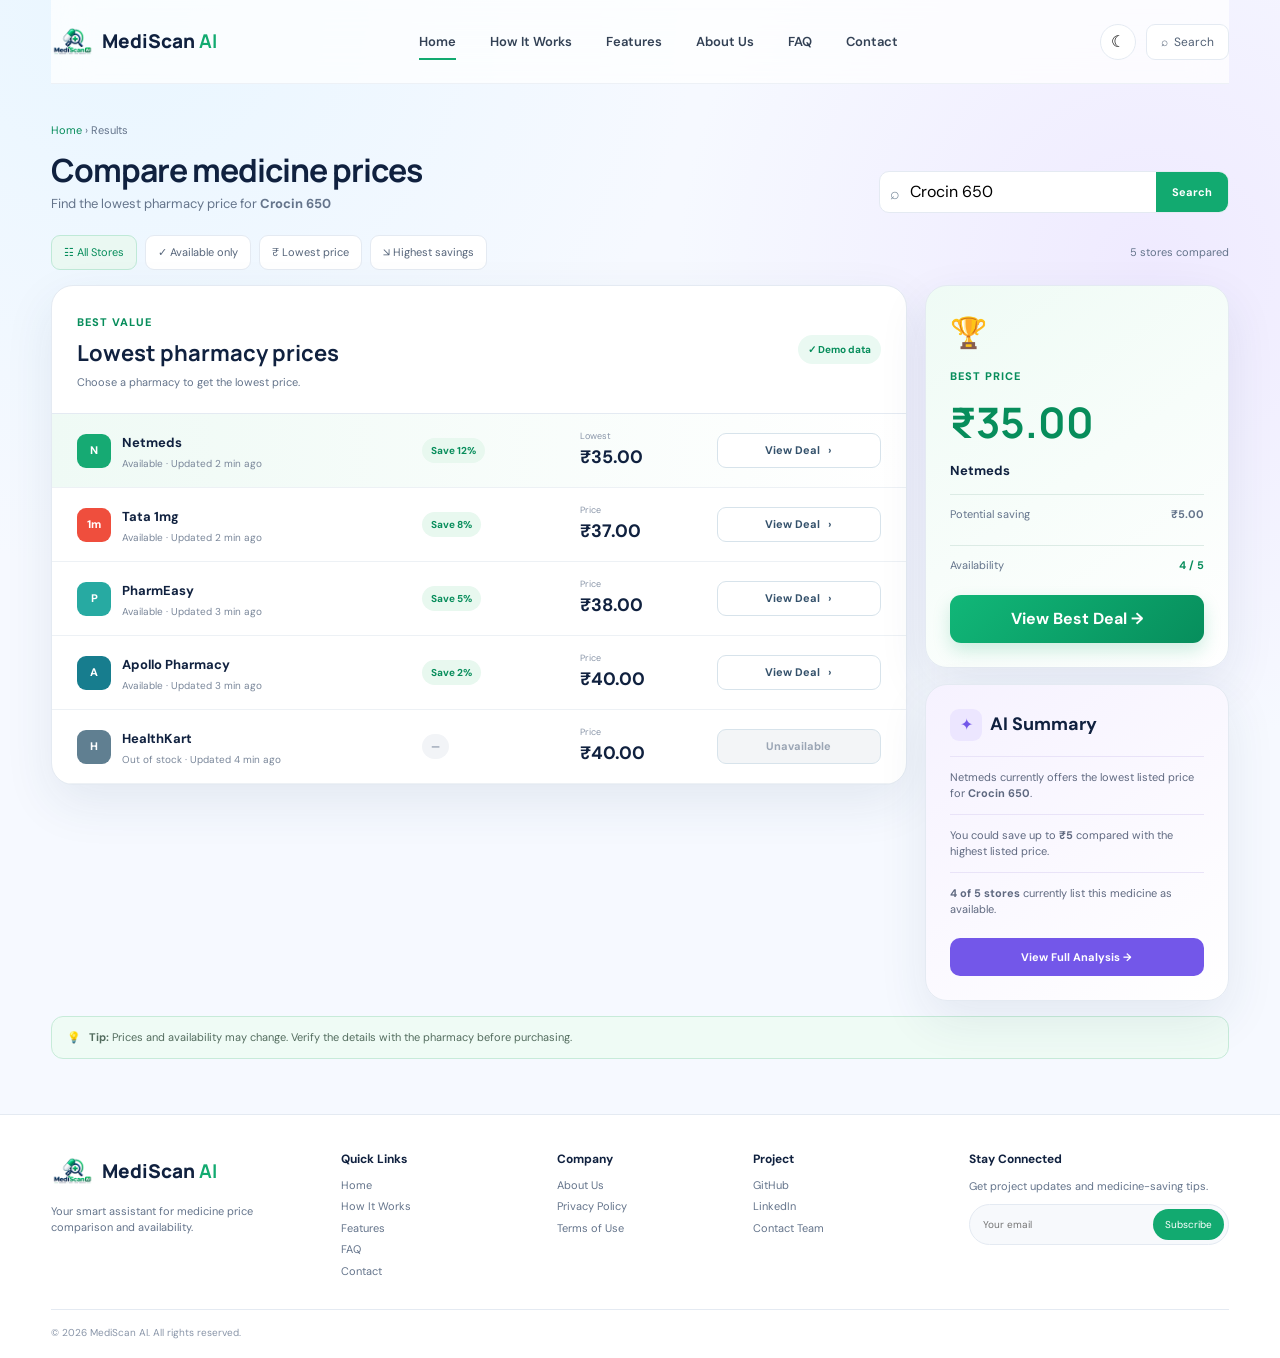
==== commit fafdcdbe: "commit frontend change" ====
--- a/frontend/results.html
+++ b/frontend/results.html
@@ -6,171 +6,803 @@
     <title>MediScan AI — Compare Prices</title>
     <link rel="stylesheet" href="style.css">
 </head>
+
 <body>
+
     <div class="site-shell">
+
+        <!-- ================================================================= -->
+        <!-- NAVBAR -->
+        <!-- ================================================================= -->
+
         <header class="navbar container">
+
             <a class="brand" href="index.html">
                 <img src="assets/mediscan-logo.png" alt="MediScan AI">
                 <span>MediScan <b>AI</b></span>
             </a>
 
             <nav class="nav-links" aria-label="Primary navigation">
-            <a class="active" href="index.html">Home</a>
-            <a class="" href="how-it-works.html">How It Works</a>
-            <a class="" href="features.html">Features</a>
-            <a class="" href="about.html">About Us</a>
-            <a class="" href="faq.html">FAQ</a>
-            <a class="" href="contact.html">Contact</a>
+                <a class="active" href="index.html">Home</a>
+                <a href="how-it-works.html">How It Works</a>
+                <a href="features.html">Features</a>
+                <a href="about.html">About Us</a>
+                <a href="faq.html">FAQ</a>
+                <a href="contact.html">Contact</a>
             </nav>
 
             <div class="nav-actions">
-                <button class="icon-btn" id="theme-toggle" type="button" aria-label="Toggle dark mode">☾</button>
-                <a class="nav-search" href="index.html#search" aria-label="Search medicine">⌕ <span>Search</span></a>
+                <button
+                    class="icon-btn"
+                    id="theme-toggle"
+                    type="button"
+                    aria-label="Toggle dark mode">
+                    ☾
+                </button>
+
+                <a
+                    class="nav-search"
+                    href="index.html#search"
+                    aria-label="Search medicine">
+                    ⌕ <span>Search</span>
+                </a>
             </div>
+
         </header>
 
+
+        <!-- ================================================================= -->
+        <!-- MAIN -->
+        <!-- ================================================================= -->
+
         <main>
+
             <section class="container results-page">
+
+                <!-- Results Toolbar -->
                 <div class="results-toolbar">
+
                     <div>
-                        <p class="breadcrumb"><a href="index.html">Home</a> › Results</p>
+
+                        <p class="breadcrumb">
+                            <a href="index.html">Home</a> › Results
+                        </p>
+
                         <h1>Compare medicine prices</h1>
-                        <p class="result-subtitle">Find the lowest pharmacy price for <strong id="medicine-name">Crocin 650</strong></p>
+
+                        <p class="result-subtitle">
+                            Find the lowest pharmacy price for
+                            <strong id="medicine-name">Crocin 650</strong>
+                        </p>
+
                     </div>
 
+
+                    <!-- Search Another Medicine -->
                     <form class="small-search" id="result-search">
+
                         <span>⌕</span>
-                        <input id="result-input" type="search" placeholder="Search another medicine" autocomplete="off" required>
-                        <button type="submit">Search</button>
+
+                        <input
+                            id="result-input"
+                            type="search"
+                            placeholder="Search another medicine"
+                            autocomplete="off"
+                            required
+                        >
+
+                        <button type="submit">
+                            Search
+                        </button>
+
                     </form>
+
                 </div>
 
+
+                <!-- ================================================================= -->
+                <!-- FILTERS -->
+                <!-- ================================================================= -->
+
                 <div class="filter-bar">
-                    <button class="filter-btn active" type="button" data-filter="all">☷ All Stores</button>
-                    <button class="filter-btn" type="button" data-filter="available">✓ Available only</button>
-                    <button class="filter-btn" type="button" data-filter="lowest">₹ Lowest price</button>
-                    <button class="filter-btn" type="button" data-filter="savings">↘ Highest savings</button>
-                    <span class="result-count" id="result-count">5 stores compared</span>
+
+                    <button
+                        class="filter-btn active"
+                        type="button"
+                        data-filter="all">
+                        ☷ All Stores
+                    </button>
+
+                    <button
+                        class="filter-btn"
+                        type="button"
+                        data-filter="available">
+                        ✓ Available only
+                    </button>
+
+                    <button
+                        class="filter-btn"
+                        type="button"
+                        data-filter="lowest">
+                        ₹ Lowest price
+                    </button>
+
+                    <button
+                        class="filter-btn"
+                        type="button"
+                        data-filter="savings">
+                        ↘ Highest savings
+                    </button>
+
+                    <span class="result-count" id="result-count">
+                        5 stores compared
+                    </span>
+
                 </div>
 
+
+                <!-- ================================================================= -->
+                <!-- RESULTS LAYOUT -->
+                <!-- ================================================================= -->
+
                 <section class="results-layout">
+
                     <div class="results-main">
+
                         <div class="lowest-card">
+
+                            <!-- Header -->
                             <div class="lowest-header">
-                                <div><span class="section-kicker">BEST VALUE</span><h2>Lowest pharmacy prices</h2><p>Choose a pharmacy to get the lowest price.</p></div>
-                                <span class="verified" id="data-status">✓ Demo data</span>
+
+                                <div>
+
+                                    <span class="section-kicker">
+                                        BEST VALUE
+                                    </span>
+
+                                    <h2>
+                                        Lowest pharmacy prices
+                                    </h2>
+
+                                    <p>
+                                        Choose a pharmacy to get the lowest price.
+                                    </p>
+
+                                </div>
+
+                                <span
+                                    class="verified"
+                                    id="data-status">
+                                    ✓ Demo data
+                                </span>
+
                             </div>
 
-                            <div class="pharmacy-list" id="pharmacy-list">
-                                <article class="pharmacy-row featured" data-store="Netmeds" data-price="35" data-available="true" data-savings="12">
-                                    <div class="store"><span class="store-logo netmeds">N</span><div><strong>Netmeds</strong><small>Available · Updated 2 min ago</small></div></div>
-                                    <span class="save-badge">Save 12%</span>
-                                    <div class="price-block"><small>Lowest</small><strong>₹35.00</strong></div>
-                                    <button class="buy-btn deal-action" type="button" data-store="Netmeds">View Deal <span>›</span></button>
+
+                            <!-- ================================================================= -->
+                            <!-- PHARMACY LIST -->
+                            <!-- ================================================================= -->
+
+                            <div
+                                class="pharmacy-list"
+                                id="pharmacy-list">
+
+
+                                <!-- ============================================================= -->
+                                <!-- NETMEDS -->
+                                <!-- ============================================================= -->
+
+                                <article
+                                    class="pharmacy-row featured"
+                                    data-store="Netmeds"
+                                    data-price="35"
+                                    data-available="true"
+                                    data-savings="12">
+
+                                    <div class="store">
+
+                                        <span class="store-logo netmeds">
+                                            N
+                                        </span>
+
+                                        <div>
+
+                                            <strong>
+                                                Netmeds
+                                            </strong>
+
+                                            <small>
+                                                Available · Updated 2 min ago
+                                            </small>
+
+                                        </div>
+
+                                    </div>
+
+                                    <span class="save-badge">
+                                        Save 12%
+                                    </span>
+
+                                    <div class="price-block">
+
+                                        <small>
+                                            Lowest
+                                        </small>
+
+                                        <strong>
+                                            ₹35.00
+                                        </strong>
+
+                                    </div>
+
+                                    <button
+                                        class="buy-btn deal-action"
+                                        type="button"
+                                        data-store="Netmeds"
+                                        data-url="https://www.netmeds.com/">
+
+                                        View Deal
+                                        <span>›</span>
+
+                                    </button>
+
                                 </article>
-                                <article class="pharmacy-row" data-store="Tata 1mg" data-price="37" data-available="true" data-savings="8">
-                                    <div class="store"><span class="store-logo tata">1m</span><div><strong>Tata 1mg</strong><small>Available · Updated 2 min ago</small></div></div>
-                                    <span class="save-badge">Save 8%</span>
-                                    <div class="price-block"><small>Price</small><strong>₹37.00</strong></div>
-                                    <button class="buy-btn deal-action" type="button" data-store="Tata 1mg">View Deal <span>›</span></button>
+
+
+                                <!-- ============================================================= -->
+                                <!-- TATA 1MG -->
+                                <!-- ============================================================= -->
+
+                                <article
+                                    class="pharmacy-row"
+                                    data-store="Tata 1mg"
+                                    data-price="37"
+                                    data-available="true"
+                                    data-savings="8">
+
+                                    <div class="store">
+
+                                        <span class="store-logo tata">
+                                            1m
+                                        </span>
+
+                                        <div>
+
+                                            <strong>
+                                                Tata 1mg
+                                            </strong>
+
+                                            <small>
+                                                Available · Updated 2 min ago
+                                            </small>
+
+                                        </div>
+
+                                    </div>
+
+                                    <span class="save-badge">
+                                        Save 8%
+                                    </span>
+
+                                    <div class="price-block">
+
+                                        <small>
+                                            Price
+                                        </small>
+
+                                        <strong>
+                                            ₹37.00
+                                        </strong>
+
+                                    </div>
+
+                                    <button
+                                        class="buy-btn deal-action"
+                                        type="button"
+                                        data-store="Tata 1mg"
+                                        data-url="https://www.1mg.com/">
+
+                                        View Deal
+                                        <span>›</span>
+
+                                    </button>
+
                                 </article>
-                                <article class="pharmacy-row" data-store="PharmEasy" data-price="38" data-available="true" data-savings="5">
-                                    <div class="store"><span class="store-logo pharm">P</span><div><strong>PharmEasy</strong><small>Available · Updated 3 min ago</small></div></div>
-                                    <span class="save-badge">Save 5%</span>
-                                    <div class="price-block"><small>Price</small><strong>₹38.00</strong></div>
-                                    <button class="buy-btn deal-action" type="button" data-store="PharmEasy">View Deal <span>›</span></button>
+
+
+                                <!-- ============================================================= -->
+                                <!-- PHARMEASY -->
+                                <!-- ============================================================= -->
+
+                                <article
+                                    class="pharmacy-row"
+                                    data-store="PharmEasy"
+                                    data-price="38"
+                                    data-available="true"
+                                    data-savings="5">
+
+                                    <div class="store">
+
+                                        <span class="store-logo pharm">
+                                            P
+                                        </span>
+
+                                        <div>
+
+                                            <strong>
+                                                PharmEasy
+                                            </strong>
+
+                                            <small>
+                                                Available · Updated 3 min ago
+                                            </small>
+
+                                        </div>
+
+                                    </div>
+
+                                    <span class="save-badge">
+                                        Save 5%
+                                    </span>
+
+                                    <div class="price-block">
+
+                                        <small>
+                                            Price
+                                        </small>
+
+                                        <strong>
+                                            ₹38.00
+                                        </strong>
+
+                                    </div>
+
+                                    <button
+                                        class="buy-btn deal-action"
+                                        type="button"
+                                        data-store="PharmEasy"
+                                        data-url="https://pharmeasy.in/">
+
+                                        View Deal
+                                        <span>›</span>
+
+                                    </button>
+
                                 </article>
-                                <article class="pharmacy-row" data-store="Apollo Pharmacy" data-price="40" data-available="true" data-savings="2">
-                                    <div class="store"><span class="store-logo apollo">A</span><div><strong>Apollo Pharmacy</strong><small>Available · Updated 3 min ago</small></div></div>
-                                    <span class="save-badge">Save 2%</span>
-                                    <div class="price-block"><small>Price</small><strong>₹40.00</strong></div>
-                                    <button class="buy-btn deal-action" type="button" data-store="Apollo Pharmacy">View Deal <span>›</span></button>
+
+
+                                <!-- ============================================================= -->
+                                <!-- APOLLO PHARMACY -->
+                                <!-- ============================================================= -->
+
+                                <article
+                                    class="pharmacy-row"
+                                    data-store="Apollo Pharmacy"
+                                    data-price="40"
+                                    data-available="true"
+                                    data-savings="2">
+
+                                    <div class="store">
+
+                                        <span class="store-logo apollo">
+                                            A
+                                        </span>
+
+                                        <div>
+
+                                            <strong>
+                                                Apollo Pharmacy
+                                            </strong>
+
+                                            <small>
+                                                Available · Updated 3 min ago
+                                            </small>
+
+                                        </div>
+
+                                    </div>
+
+                                    <span class="save-badge">
+                                        Save 2%
+                                    </span>
+
+                                    <div class="price-block">
+
+                                        <small>
+                                            Price
+                                        </small>
+
+                                        <strong>
+                                            ₹40.00
+                                        </strong>
+
+                                    </div>
+
+                                    <button
+                                        class="buy-btn deal-action"
+                                        type="button"
+                                        data-store="Apollo Pharmacy"
+                                        data-url="https://www.apollopharmacy.in/">
+
+                                        View Deal
+                                        <span>›</span>
+
+                                    </button>
+
                                 </article>
-                                <article class="pharmacy-row" data-store="HealthKart" data-price="40" data-available="false" data-savings="0">
-                                    <div class="store"><span class="store-logo health">H</span><div><strong>HealthKart</strong><small>Out of stock · Updated 4 min ago</small></div></div>
-                                    <span class="save-badge muted">—</span>
-                                    <div class="price-block"><small>Price</small><strong>₹40.00</strong></div>
-                                    <button class="buy-btn disabled" type="button" disabled>Unavailable</button>
+
+
+                                <!-- ============================================================= -->
+                                <!-- HEALTHKART -->
+                                <!-- ============================================================= -->
+
+                                <article
+                                    class="pharmacy-row"
+                                    data-store="HealthKart"
+                                    data-price="40"
+                                    data-available="false"
+                                    data-savings="0">
+
+                                    <div class="store">
+
+                                        <span class="store-logo health">
+                                            H
+                                        </span>
+
+                                        <div>
+
+                                            <strong>
+                                                HealthKart
+                                            </strong>
+
+                                            <small>
+                                                Out of stock · Updated 4 min ago
+                                            </small>
+
+                                        </div>
+
+                                    </div>
+
+                                    <span class="save-badge muted">
+                                        —
+                                    </span>
+
+                                    <div class="price-block">
+
+                                        <small>
+                                            Price
+                                        </small>
+
+                                        <strong>
+                                            ₹40.00
+                                        </strong>
+
+                                    </div>
+
+                                    <button
+                                        class="buy-btn disabled"
+                                        type="button"
+                                        disabled>
+
+                                        Unavailable
+
+                                    </button>
+
                                 </article>
+
                             </div>
+
                         </div>
+
                     </div>
 
+
+                    <!-- ================================================================= -->
+                    <!-- SIDEBAR -->
+                    <!-- ================================================================= -->
+
                     <aside class="results-side">
+
+
+                        <!-- BEST PRICE -->
                         <div class="best-summary">
-                            <span class="trophy">🏆</span>
-                            <span class="section-kicker">BEST PRICE</span>
-                            <h2 id="best-price">₹35.00</h2>
-                            <strong id="best-pharmacy">Netmeds</strong>
-                            <div class="summary-line"><span>Potential saving</span><b id="best-saving">₹5.00</b></div>
-                            <div class="summary-line"><span>Availability</span><b class="green-text" id="best-availability">4 / 5</b></div>
-                            <button class="primary-btn full deal-action" type="button" data-store="Netmeds">View Best Deal →</button>
+
+                            <span class="trophy">
+                                🏆
+                            </span>
+
+                            <span class="section-kicker">
+                                BEST PRICE
+                            </span>
+
+                            <h2 id="best-price">
+                                ₹35.00
+                            </h2>
+
+                            <strong id="best-pharmacy">
+                                Netmeds
+                            </strong>
+
+
+                            <div class="summary-line">
+
+                                <span>
+                                    Potential saving
+                                </span>
+
+                                <b id="best-saving">
+                                    ₹5.00
+                                </b>
+
+                            </div>
+
+
+                            <div class="summary-line">
+
+                                <span>
+                                    Availability
+                                </span>
+
+                                <b
+                                    class="green-text"
+                                    id="best-availability">
+                                    4 / 5
+                                </b>
+
+                            </div>
+
+
+                            <!-- VIEW BEST DEAL -->
+                            <button
+                                class="primary-btn full deal-action"
+                                type="button"
+                                data-store="Netmeds"
+                                data-url="https://www.netmeds.com/">
+
+                                View Best Deal →
+
+                            </button>
+
                         </div>
 
+
+                        <!-- AI SUMMARY -->
                         <div class="ai-card">
-                            <div class="ai-title"><span>✦</span><h2>AI Summary</h2></div>
-                            <p id="ai-summary-text">Netmeds currently offers the lowest listed price for <strong id="ai-medicine">Crocin 650</strong>.</p>
-                            <p id="ai-saving-text">You could save up to <strong>₹5</strong> compared with the highest listed price.</p>
-                            <p id="ai-availability-text"><strong>4 of 5 stores</strong> currently list this medicine as available.</p>
-                            <button class="analysis-btn" type="button" id="analysis-btn">View Full Analysis →</button>
+
+                            <div class="ai-title">
+
+                                <span>
+                                    ✦
+                                </span>
+
+                                <h2>
+                                    AI Summary
+                                </h2>
+
+                            </div>
+
+
+                            <p id="ai-summary-text">
+
+                                Netmeds currently offers the
+                                lowest listed price for
+                                <strong id="ai-medicine">
+                                    Crocin 650
+                                </strong>.
+
+                            </p>
+
+
+                            <p id="ai-saving-text">
+
+                                You could save up to
+                                <strong>
+                                    ₹5
+                                </strong>
+                                compared with the highest listed price.
+
+                            </p>
+
+
+                            <p id="ai-availability-text">
+
+                                <strong>
+                                    4 of 5 stores
+                                </strong>
+                                currently list this medicine as available.
+
+                            </p>
+
+
+                            <button
+                                class="analysis-btn"
+                                type="button"
+                                id="analysis-btn">
+
+                                View Full Analysis →
+
+                            </button>
+
                         </div>
+
                     </aside>
+
                 </section>
 
-                <div class="price-tip">💡 <span><strong>Tip:</strong> Prices and availability may change. Verify the details with the pharmacy before purchasing.</span></div>
+
+                <!-- PRICE TIP -->
+                <div class="price-tip">
+
+                    💡
+
+                    <span>
+                        <strong>Tip:</strong>
+                        Prices and availability may change.
+                        Verify the details with the pharmacy before purchasing.
+                    </span>
+
+                </div>
+
             </section>
+
         </main>
 
+
+        <!-- ================================================================= -->
+        <!-- FOOTER -->
+        <!-- ================================================================= -->
+
         <footer class="footer">
+
             <div class="container footer-grid">
+
+
+                <!-- Brand -->
                 <div>
-                    <a class="brand" href="index.html">
-                        <img src="assets/mediscan-logo.png" alt="MediScan AI">
-                        <span>MediScan <b>AI</b></span>
-                    </a>
-                    <p>Your smart assistant for medicine price comparison and availability.</p>
+
+                    <a
+                        class="brand"
+                        href="index.html">
+
+                        <img
+                            src="assets/mediscan-logo.png"
+                            alt="MediScan AI">
+
+                        <span>
+                            MediScan <b>AI</b>
+                        </span>
+
+                    </a>
+
+                    <p>
+                        Your smart assistant for medicine
+                        price comparison and availability.
+                    </p>
+
                 </div>
 
+
+                <!-- Quick Links -->
                 <div>
-                    <h4>Quick Links</h4>
-                    <a href="index.html">Home</a>
-                    <a href="how-it-works.html">How It Works</a>
-                    <a href="features.html">Features</a>
-                    <a href="faq.html">FAQ</a>
-                    <a href="contact.html">Contact</a>
+
+                    <h4>
+                        Quick Links
+                    </h4>
+
+                    <a href="index.html">
+                        Home
+                    </a>
+
+                    <a href="how-it-works.html">
+                        How It Works
+                    </a>
+
+                    <a href="features.html">
+                        Features
+                    </a>
+
+                    <a href="faq.html">
+                        FAQ
+                    </a>
+
+                    <a href="contact.html">
+                        Contact
+                    </a>
+
                 </div>
 
+
+                <!-- Company -->
                 <div>
-                    <h4>Company</h4>
-                    <a href="about.html">About Us</a>
-                    <a href="privacy.html">Privacy Policy</a>
-                    <a href="terms.html">Terms of Use</a>
+
+                    <h4>
+                        Company
+                    </h4>
+
+                    <a href="about.html">
+                        About Us
+                    </a>
+
+                    <a href="privacy.html">
+                        Privacy Policy
+                    </a>
+
+                    <a href="terms.html">
+                        Terms of Use
+                    </a>
+
                 </div>
 
+
+                <!-- Project -->
                 <div>
-                    <h4>Project</h4>
-                    <a href="contact.html">GitHub</a>
-                    <a href="contact.html">LinkedIn</a>
-                    <a href="contact.html">Contact Team</a>
+
+                    <h4>
+                        Project
+                    </h4>
+
+                    <a href="contact.html">
+                        GitHub
+                    </a>
+
+                    <a href="contact.html">
+                        LinkedIn
+                    </a>
+
+                    <a href="contact.html">
+                        Contact Team
+                    </a>
+
                 </div>
 
+
+                <!-- Subscribe -->
                 <div>
-                    <h4>Stay Connected</h4>
-                    <p>Get project updates and medicine-saving tips.</p>
+
+                    <h4>
+                        Stay Connected
+                    </h4>
+
+                    <p>
+                        Get project updates and medicine-saving tips.
+                    </p>
+
                     <form class="subscribe">
-                        <input type="email" placeholder="Your email" aria-label="Your email">
-                        <button type="submit">Subscribe</button>
+
+                        <input
+                            type="email"
+                            placeholder="Your email"
+                            aria-label="Your email">
+
+                        <button type="submit">
+                            Subscribe
+                        </button>
+
                     </form>
+
                 </div>
+
             </div>
 
+
+            <!-- Copyright -->
             <div class="container copyright">
+
                 © 2026 MediScan AI. All rights reserved.
+
             </div>
+
         </footer>
+
     </div>
+
+
+    <!-- ================================================================= -->
+    <!-- JAVASCRIPT -->
+    <!-- ================================================================= -->
 
     <script src="api.js"></script>
     <script src="script.js"></script>
+
 </body>
-</html>
+</html>
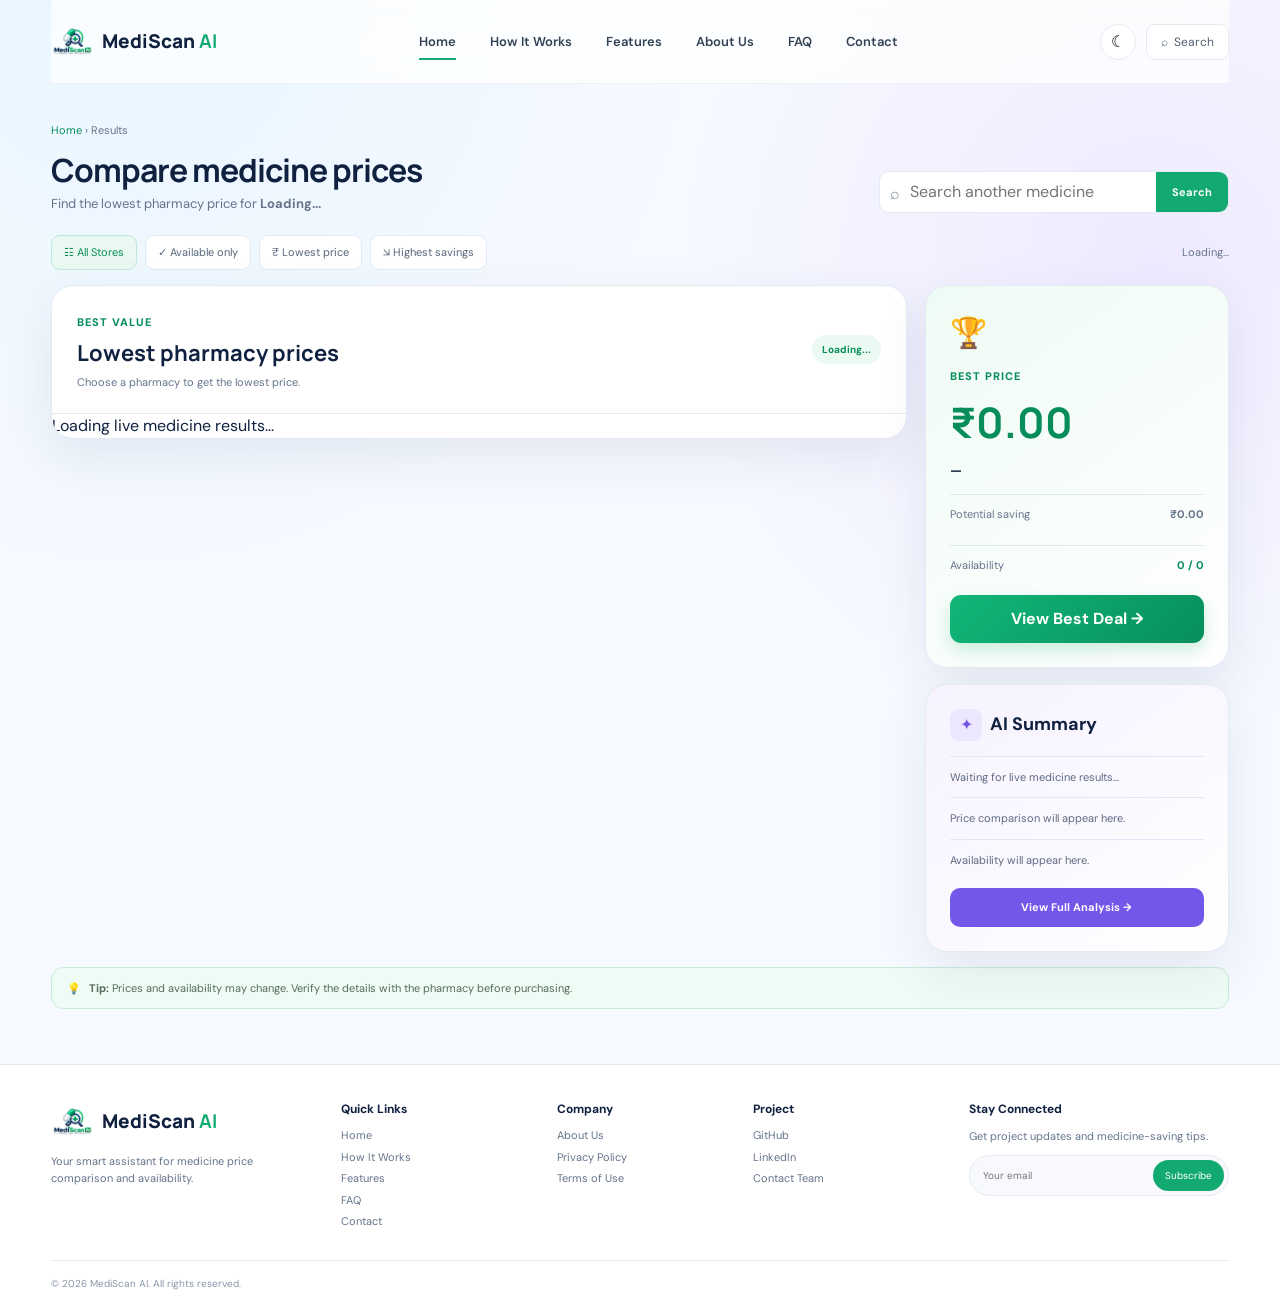
==== commit 31ff4cdb: "Merge backend and frontend changes" ====
--- a/frontend/results.html
+++ b/frontend/results.html
@@ -1,15 +1,29 @@
 <!DOCTYPE html>
 <html lang="en">
+
 <head>
+
     <meta charset="UTF-8">
-    <meta name="viewport" content="width=device-width, initial-scale=1.0">
-    <title>MediScan AI — Compare Prices</title>
-    <link rel="stylesheet" href="style.css">
+
+    <meta
+        name="viewport"
+        content="width=device-width, initial-scale=1.0">
+
+    <title>
+        MediScan AI — Compare Prices
+    </title>
+
+    <link
+        rel="stylesheet"
+        href="style.css">
+
 </head>
 
+
 <body>
 
     <div class="site-shell">
+
 
         <!-- ================================================================= -->
         <!-- NAVBAR -->
@@ -17,21 +31,56 @@
 
         <header class="navbar container">
 
-            <a class="brand" href="index.html">
-                <img src="assets/mediscan-logo.png" alt="MediScan AI">
-                <span>MediScan <b>AI</b></span>
+            <a
+                class="brand"
+                href="index.html">
+
+                <img
+                    src="assets/mediscan-logo.png"
+                    alt="MediScan AI">
+
+                <span>
+                    MediScan <b>AI</b>
+                </span>
+
             </a>
 
-            <nav class="nav-links" aria-label="Primary navigation">
-                <a class="active" href="index.html">Home</a>
-                <a href="how-it-works.html">How It Works</a>
-                <a href="features.html">Features</a>
-                <a href="about.html">About Us</a>
-                <a href="faq.html">FAQ</a>
-                <a href="contact.html">Contact</a>
+
+            <nav
+                class="nav-links"
+                aria-label="Primary navigation">
+
+                <a
+                    class="active"
+                    href="index.html">
+                    Home
+                </a>
+
+                <a href="how-it-works.html">
+                    How It Works
+                </a>
+
+                <a href="features.html">
+                    Features
+                </a>
+
+                <a href="about.html">
+                    About Us
+                </a>
+
+                <a href="faq.html">
+                    FAQ
+                </a>
+
+                <a href="contact.html">
+                    Contact
+                </a>
+
             </nav>
 
+
             <div class="nav-actions">
+
                 <button
                     class="icon-btn"
                     id="theme-toggle"
@@ -40,12 +89,19 @@
                     ☾
                 </button>
 
+
                 <a
                     class="nav-search"
                     href="index.html#search"
                     aria-label="Search medicine">
-                    ⌕ <span>Search</span>
+
+                    ⌕
+                    <span>
+                        Search
+                    </span>
+
                 </a>
+
             </div>
 
         </header>
@@ -57,39 +113,65 @@
 
         <main>
 
-            <section class="container results-page">
-
-                <!-- Results Toolbar -->
+            <section
+                class="container results-page">
+
+
+                <!-- ================================================================= -->
+                <!-- RESULTS TOOLBAR -->
+                <!-- ================================================================= -->
+
                 <div class="results-toolbar">
 
                     <div>
 
                         <p class="breadcrumb">
-                            <a href="index.html">Home</a> › Results
+
+                            <a href="index.html">
+                                Home
+                            </a>
+
+                            › Results
+
                         </p>
 
-                        <h1>Compare medicine prices</h1>
+
+                        <h1>
+                            Compare medicine prices
+                        </h1>
+
 
                         <p class="result-subtitle">
+
                             Find the lowest pharmacy price for
-                            <strong id="medicine-name">Crocin 650</strong>
+
+                            <strong id="medicine-name">
+                                Loading...
+                            </strong>
+
                         </p>
 
                     </div>
 
 
                     <!-- Search Another Medicine -->
-                    <form class="small-search" id="result-search">
-
-                        <span>⌕</span>
+
+                    <form
+                        class="small-search"
+                        id="result-search">
+
+                        <span>
+                            ⌕
+                        </span>
+
 
                         <input
                             id="result-input"
                             type="search"
                             placeholder="Search another medicine"
                             autocomplete="off"
-                            required
-                        >
+                            required>
+
 
                         <button type="submit">
                             Search
@@ -110,32 +192,48 @@
                         class="filter-btn active"
                         type="button"
                         data-filter="all">
+
                         ☷ All Stores
+
                     </button>
+
 
                     <button
                         class="filter-btn"
                         type="button"
                         data-filter="available">
+
                         ✓ Available only
+
                     </button>
+
 
                     <button
                         class="filter-btn"
                         type="button"
                         data-filter="lowest">
+
                         ₹ Lowest price
+
                     </button>
+
 
                     <button
                         class="filter-btn"
                         type="button"
                         data-filter="savings">
+
                         ↘ Highest savings
+
                     </button>
 
-                    <span class="result-count" id="result-count">
-                        5 stores compared
+
+                    <span
+                        class="result-count"
+                        id="result-count">
+
+                        Loading...
+
                     </span>
 
                 </div>
@@ -147,33 +245,44 @@
 
                 <section class="results-layout">
 
+
                     <div class="results-main">
 
                         <div class="lowest-card">
 
+
                             <!-- Header -->
+
                             <div class="lowest-header">
 
                                 <div>
 
-                                    <span class="section-kicker">
+                                    <span
+                                        class="section-kicker">
+
                                         BEST VALUE
+
                                     </span>
+
 
                                     <h2>
                                         Lowest pharmacy prices
                                     </h2>
 
+
                                     <p>
                                         Choose a pharmacy to get the lowest price.
                                     </p>
 
                                 </div>
 
+
                                 <span
                                     class="verified"
                                     id="data-status">
-                                    ✓ Demo data
+
+                                    Loading...
+
                                 </span>
 
                             </div>
@@ -187,308 +296,12 @@
                                 class="pharmacy-list"
                                 id="pharmacy-list">
 
-
-                                <!-- ============================================================= -->
-                                <!-- NETMEDS -->
-                                <!-- ============================================================= -->
-
-                                <article
-                                    class="pharmacy-row featured"
-                                    data-store="Netmeds"
-                                    data-price="35"
-                                    data-available="true"
-                                    data-savings="12">
-
-                                    <div class="store">
-
-                                        <span class="store-logo netmeds">
-                                            N
-                                        </span>
-
-                                        <div>
-
-                                            <strong>
-                                                Netmeds
-                                            </strong>
-
-                                            <small>
-                                                Available · Updated 2 min ago
-                                            </small>
-
-                                        </div>
-
-                                    </div>
-
-                                    <span class="save-badge">
-                                        Save 12%
-                                    </span>
-
-                                    <div class="price-block">
-
-                                        <small>
-                                            Lowest
-                                        </small>
-
-                                        <strong>
-                                            ₹35.00
-                                        </strong>
-
-                                    </div>
-
-                                    <button
-                                        class="buy-btn deal-action"
-                                        type="button"
-                                        data-store="Netmeds"
-                                        data-url="https://www.netmeds.com/">
-
-                                        View Deal
-                                        <span>›</span>
-
-                                    </button>
-
-                                </article>
-
-
-                                <!-- ============================================================= -->
-                                <!-- TATA 1MG -->
-                                <!-- ============================================================= -->
-
-                                <article
-                                    class="pharmacy-row"
-                                    data-store="Tata 1mg"
-                                    data-price="37"
-                                    data-available="true"
-                                    data-savings="8">
-
-                                    <div class="store">
-
-                                        <span class="store-logo tata">
-                                            1m
-                                        </span>
-
-                                        <div>
-
-                                            <strong>
-                                                Tata 1mg
-                                            </strong>
-
-                                            <small>
-                                                Available · Updated 2 min ago
-                                            </small>
-
-                                        </div>
-
-                                    </div>
-
-                                    <span class="save-badge">
-                                        Save 8%
-                                    </span>
-
-                                    <div class="price-block">
-
-                                        <small>
-                                            Price
-                                        </small>
-
-                                        <strong>
-                                            ₹37.00
-                                        </strong>
-
-                                    </div>
-
-                                    <button
-                                        class="buy-btn deal-action"
-                                        type="button"
-                                        data-store="Tata 1mg"
-                                        data-url="https://www.1mg.com/">
-
-                                        View Deal
-                                        <span>›</span>
-
-                                    </button>
-
-                                </article>
-
-
-                                <!-- ============================================================= -->
-                                <!-- PHARMEASY -->
-                                <!-- ============================================================= -->
-
-                                <article
-                                    class="pharmacy-row"
-                                    data-store="PharmEasy"
-                                    data-price="38"
-                                    data-available="true"
-                                    data-savings="5">
-
-                                    <div class="store">
-
-                                        <span class="store-logo pharm">
-                                            P
-                                        </span>
-
-                                        <div>
-
-                                            <strong>
-                                                PharmEasy
-                                            </strong>
-
-                                            <small>
-                                                Available · Updated 3 min ago
-                                            </small>
-
-                                        </div>
-
-                                    </div>
-
-                                    <span class="save-badge">
-                                        Save 5%
-                                    </span>
-
-                                    <div class="price-block">
-
-                                        <small>
-                                            Price
-                                        </small>
-
-                                        <strong>
-                                            ₹38.00
-                                        </strong>
-
-                                    </div>
-
-                                    <button
-                                        class="buy-btn deal-action"
-                                        type="button"
-                                        data-store="PharmEasy"
-                                        data-url="https://pharmeasy.in/">
-
-                                        View Deal
-                                        <span>›</span>
-
-                                    </button>
-
-                                </article>
-
-
-                                <!-- ============================================================= -->
-                                <!-- APOLLO PHARMACY -->
-                                <!-- ============================================================= -->
-
-                                <article
-                                    class="pharmacy-row"
-                                    data-store="Apollo Pharmacy"
-                                    data-price="40"
-                                    data-available="true"
-                                    data-savings="2">
-
-                                    <div class="store">
-
-                                        <span class="store-logo apollo">
-                                            A
-                                        </span>
-
-                                        <div>
-
-                                            <strong>
-                                                Apollo Pharmacy
-                                            </strong>
-
-                                            <small>
-                                                Available · Updated 3 min ago
-                                            </small>
-
-                                        </div>
-
-                                    </div>
-
-                                    <span class="save-badge">
-                                        Save 2%
-                                    </span>
-
-                                    <div class="price-block">
-
-                                        <small>
-                                            Price
-                                        </small>
-
-                                        <strong>
-                                            ₹40.00
-                                        </strong>
-
-                                    </div>
-
-                                    <button
-                                        class="buy-btn deal-action"
-                                        type="button"
-                                        data-store="Apollo Pharmacy"
-                                        data-url="https://www.apollopharmacy.in/">
-
-                                        View Deal
-                                        <span>›</span>
-
-                                    </button>
-
-                                </article>
-
-
-                                <!-- ============================================================= -->
-                                <!-- HEALTHKART -->
-                                <!-- ============================================================= -->
-
-                                <article
-                                    class="pharmacy-row"
-                                    data-store="HealthKart"
-                                    data-price="40"
-                                    data-available="false"
-                                    data-savings="0">
-
-                                    <div class="store">
-
-                                        <span class="store-logo health">
-                                            H
-                                        </span>
-
-                                        <div>
-
-                                            <strong>
-                                                HealthKart
-                                            </strong>
-
-                                            <small>
-                                                Out of stock · Updated 4 min ago
-                                            </small>
-
-                                        </div>
-
-                                    </div>
-
-                                    <span class="save-badge muted">
-                                        —
-                                    </span>
-
-                                    <div class="price-block">
-
-                                        <small>
-                                            Price
-                                        </small>
-
-                                        <strong>
-                                            ₹40.00
-                                        </strong>
-
-                                    </div>
-
-                                    <button
-                                        class="buy-btn disabled"
-                                        type="button"
-                                        disabled>
-
-                                        Unavailable
-
-                                    </button>
-
-                                </article>
+                                <div
+                                    class="results-loading">
+
+                                    Loading live medicine results...
+
+                                </div>
 
                             </div>
 
@@ -505,22 +318,26 @@
 
 
                         <!-- BEST PRICE -->
+
                         <div class="best-summary">
 
                             <span class="trophy">
                                 🏆
                             </span>
 
+
                             <span class="section-kicker">
                                 BEST PRICE
                             </span>
 
+
                             <h2 id="best-price">
-                                ₹35.00
+                                ₹0.00
                             </h2>
 
+
                             <strong id="best-pharmacy">
-                                Netmeds
+                                —
                             </strong>
 
 
@@ -531,7 +348,7 @@
                                 </span>
 
                                 <b id="best-saving">
-                                    ₹5.00
+                                    ₹0.00
                                 </b>
 
                             </div>
@@ -546,18 +363,21 @@
                                 <b
                                     class="green-text"
                                     id="best-availability">
-                                    4 / 5
+
+                                    0 / 0
+
                                 </b>
 
                             </div>
 
 
                             <!-- VIEW BEST DEAL -->
+
                             <button
                                 class="primary-btn full deal-action"
                                 type="button"
-                                data-store="Netmeds"
-                                data-url="https://www.netmeds.com/">
+                                data-store=""
+                                data-url="">
 
                                 View Best Deal →
 
@@ -567,6 +387,7 @@
 
 
                         <!-- AI SUMMARY -->
+
                         <div class="ai-card">
 
                             <div class="ai-title">
@@ -584,32 +405,21 @@
 
                             <p id="ai-summary-text">
 
-                                Netmeds currently offers the
-                                lowest listed price for
-                                <strong id="ai-medicine">
-                                    Crocin 650
-                                </strong>.
+                                Waiting for live medicine results...
 
                             </p>
 
 
                             <p id="ai-saving-text">
 
-                                You could save up to
-                                <strong>
-                                    ₹5
-                                </strong>
-                                compared with the highest listed price.
+                                Price comparison will appear here.
 
                             </p>
 
 
                             <p id="ai-availability-text">
 
-                                <strong>
-                                    4 of 5 stores
-                                </strong>
-                                currently list this medicine as available.
+                                Availability will appear here.
 
                             </p>
 
@@ -631,14 +441,20 @@
 
 
                 <!-- PRICE TIP -->
+
                 <div class="price-tip">
 
                     💡
 
                     <span>
-                        <strong>Tip:</strong>
+
+                        <strong>
+                            Tip:
+                        </strong>
+
                         Prices and availability may change.
                         Verify the details with the pharmacy before purchasing.
+
                     </span>
 
                 </div>
@@ -654,10 +470,12 @@
 
         <footer class="footer">
 
-            <div class="container footer-grid">
+            <div
+                class="container footer-grid">
 
 
                 <!-- Brand -->
+
                 <div>
 
                     <a
@@ -673,6 +491,7 @@
                         </span>
 
                     </a>
+
 
                     <p>
                         Your smart assistant for medicine
@@ -683,28 +502,34 @@
 
 
                 <!-- Quick Links -->
+
                 <div>
 
                     <h4>
                         Quick Links
                     </h4>
 
+
                     <a href="index.html">
                         Home
                     </a>
 
+
                     <a href="how-it-works.html">
                         How It Works
                     </a>
 
+
                     <a href="features.html">
                         Features
                     </a>
 
+
                     <a href="faq.html">
                         FAQ
                     </a>
 
+
                     <a href="contact.html">
                         Contact
                     </a>
@@ -713,20 +538,24 @@
 
 
                 <!-- Company -->
+
                 <div>
 
                     <h4>
                         Company
                     </h4>
 
+
                     <a href="about.html">
                         About Us
                     </a>
 
+
                     <a href="privacy.html">
                         Privacy Policy
                     </a>
 
+
                     <a href="terms.html">
                         Terms of Use
                     </a>
@@ -735,20 +564,24 @@
 
 
                 <!-- Project -->
+
                 <div>
 
                     <h4>
                         Project
                     </h4>
 
+
                     <a href="contact.html">
                         GitHub
                     </a>
 
+
                     <a href="contact.html">
                         LinkedIn
                     </a>
 
+
                     <a href="contact.html">
                         Contact Team
                     </a>
@@ -757,15 +590,18 @@
 
 
                 <!-- Subscribe -->
+
                 <div>
 
                     <h4>
                         Stay Connected
                     </h4>
 
+
                     <p>
                         Get project updates and medicine-saving tips.
                     </p>
+
 
                     <form class="subscribe">
 
@@ -774,6 +610,7 @@
                             placeholder="Your email"
                             aria-label="Your email">
 
+
                         <button type="submit">
                             Subscribe
                         </button>
@@ -786,9 +623,11 @@
 
 
             <!-- Copyright -->
+
             <div class="container copyright">
 
-                © 2026 MediScan AI. All rights reserved.
+                © 2026 MediScan AI.
+                All rights reserved.
 
             </div>
 
@@ -802,7 +641,9 @@
     <!-- ================================================================= -->
 
     <script src="api.js"></script>
+
     <script src="script.js"></script>
 
 </body>
+
 </html>
